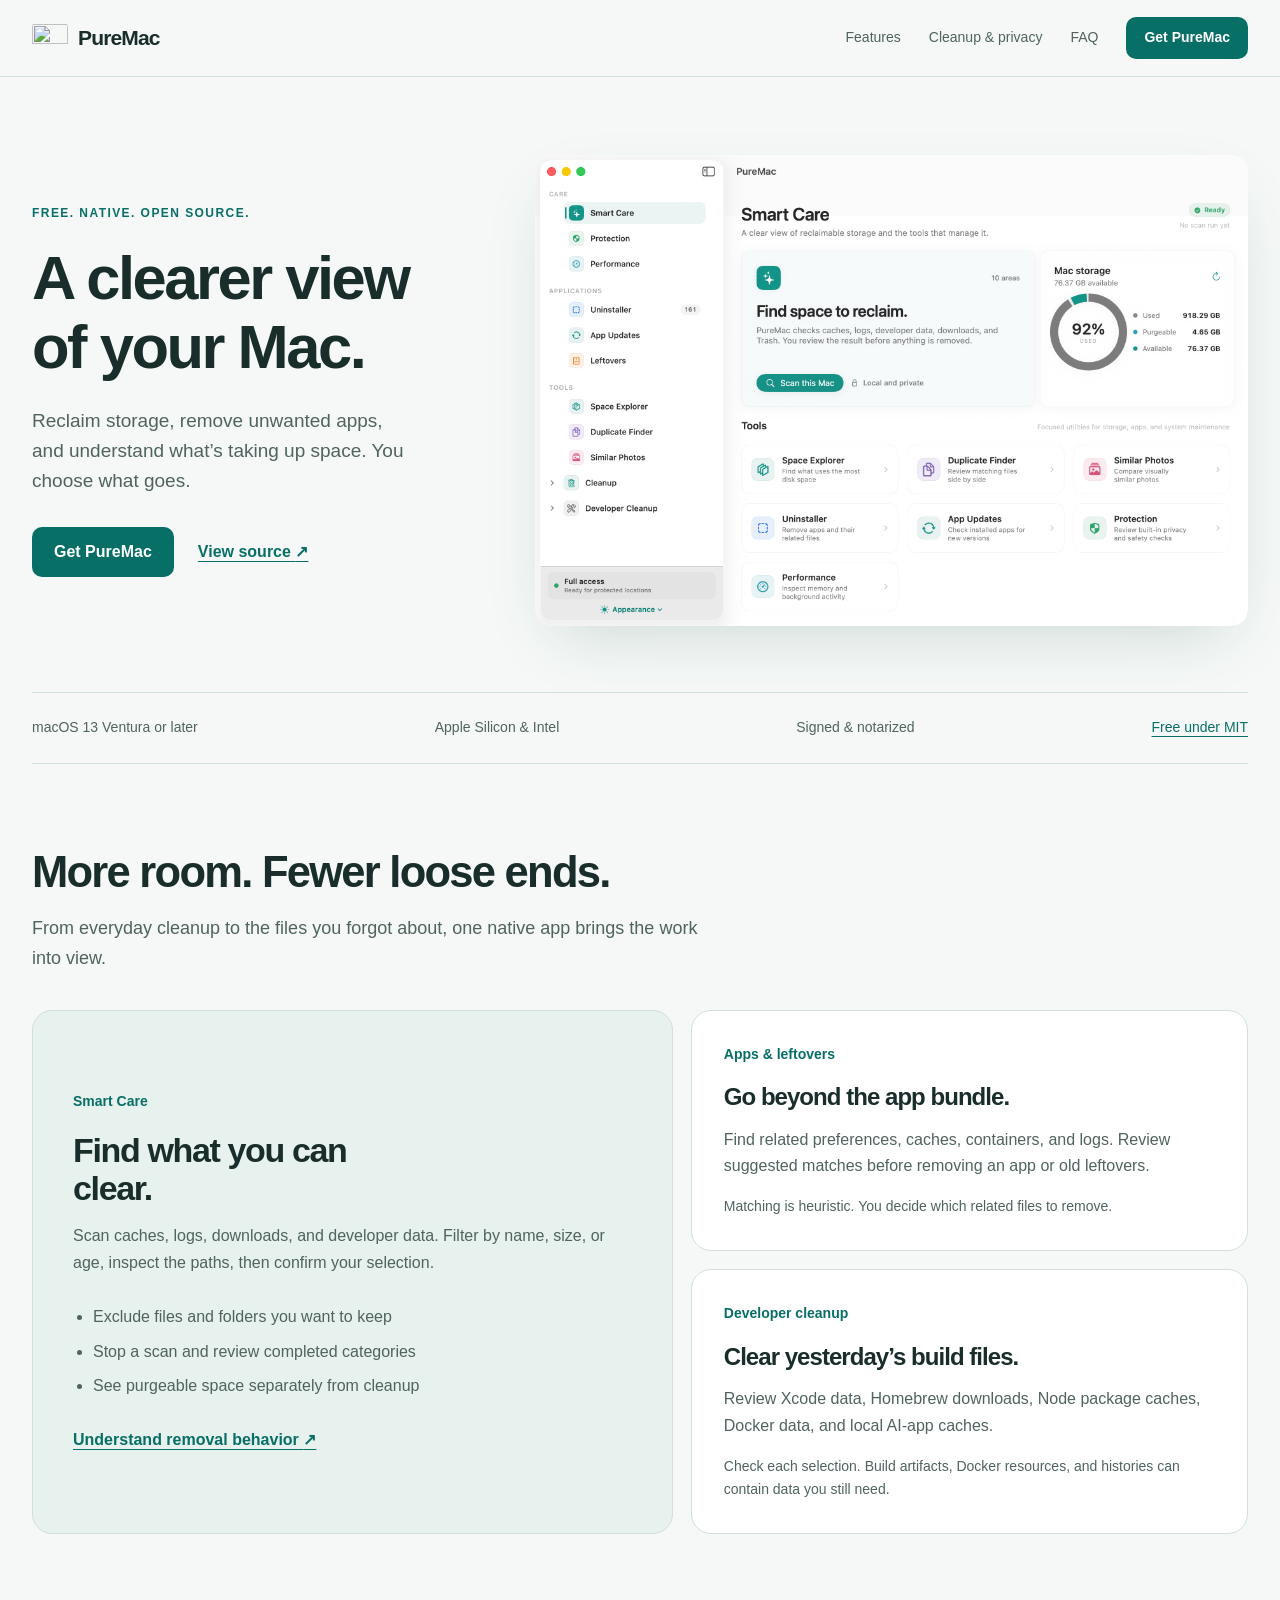
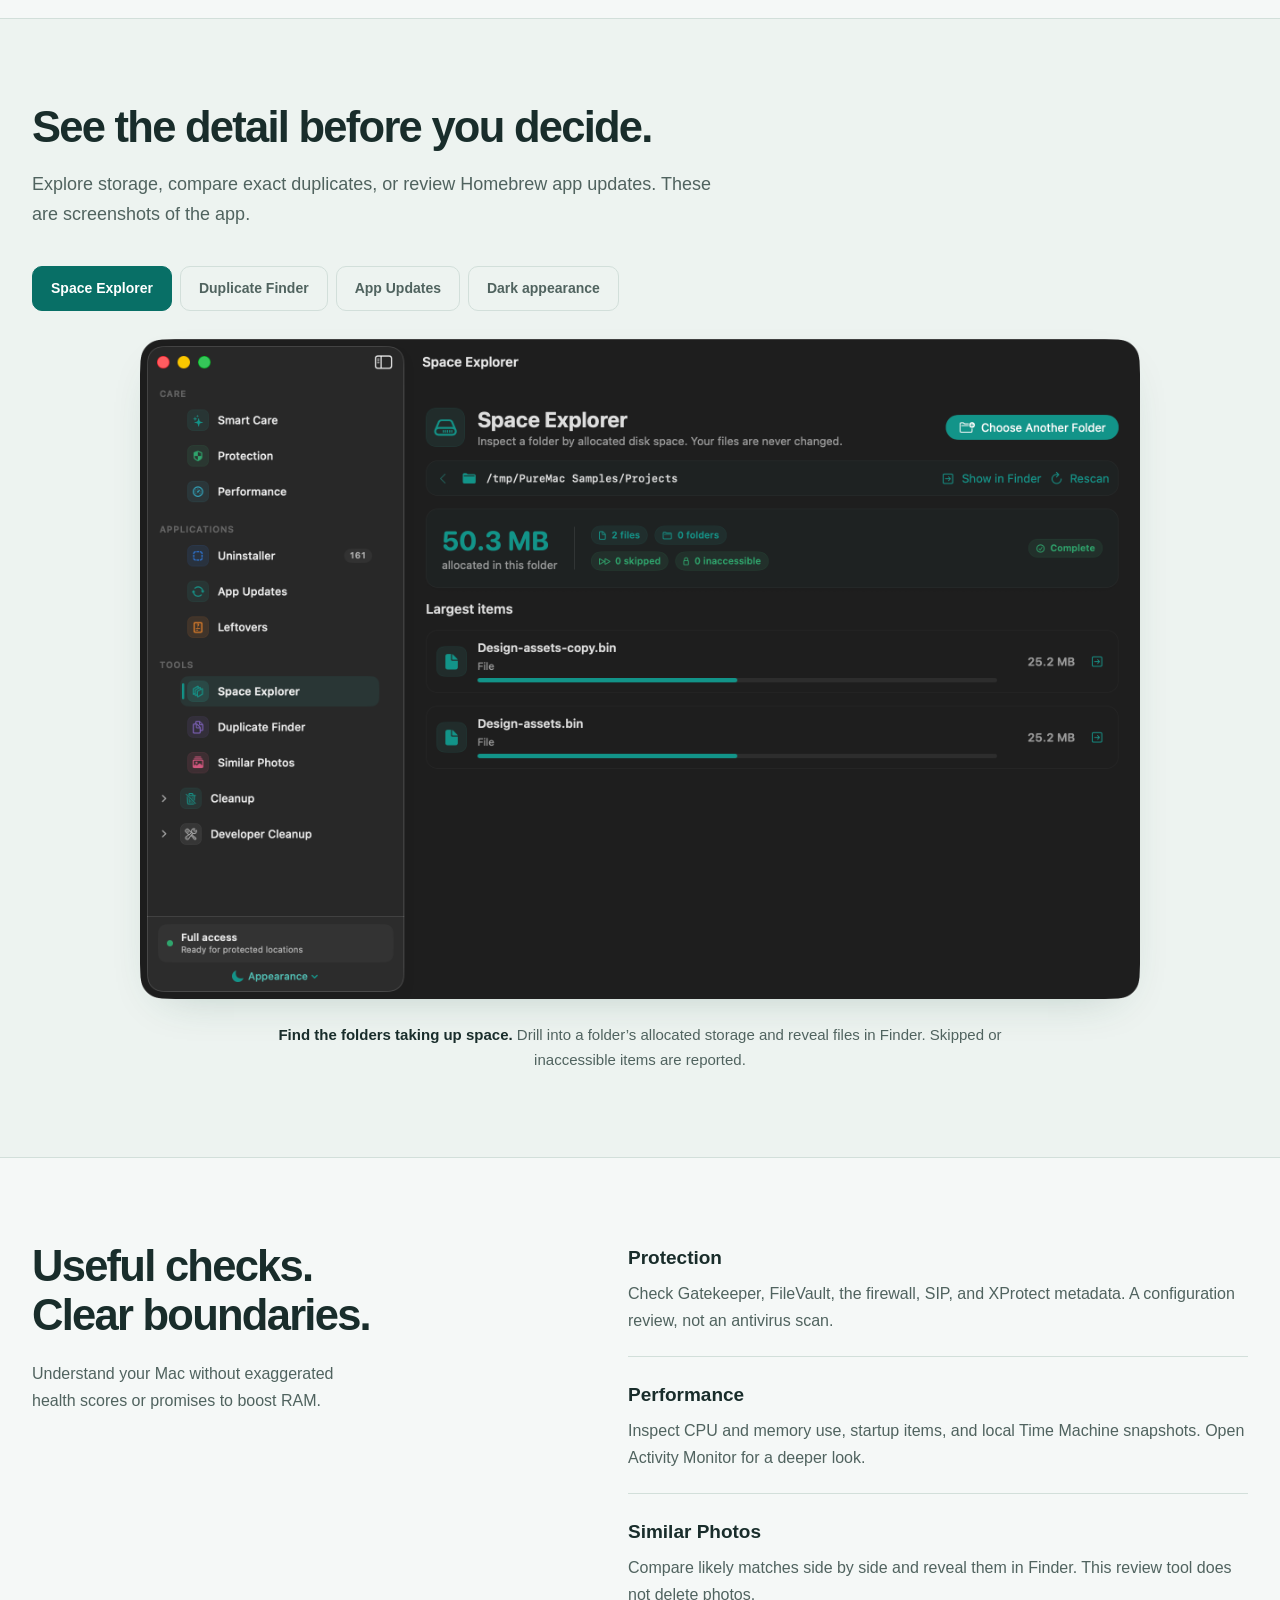
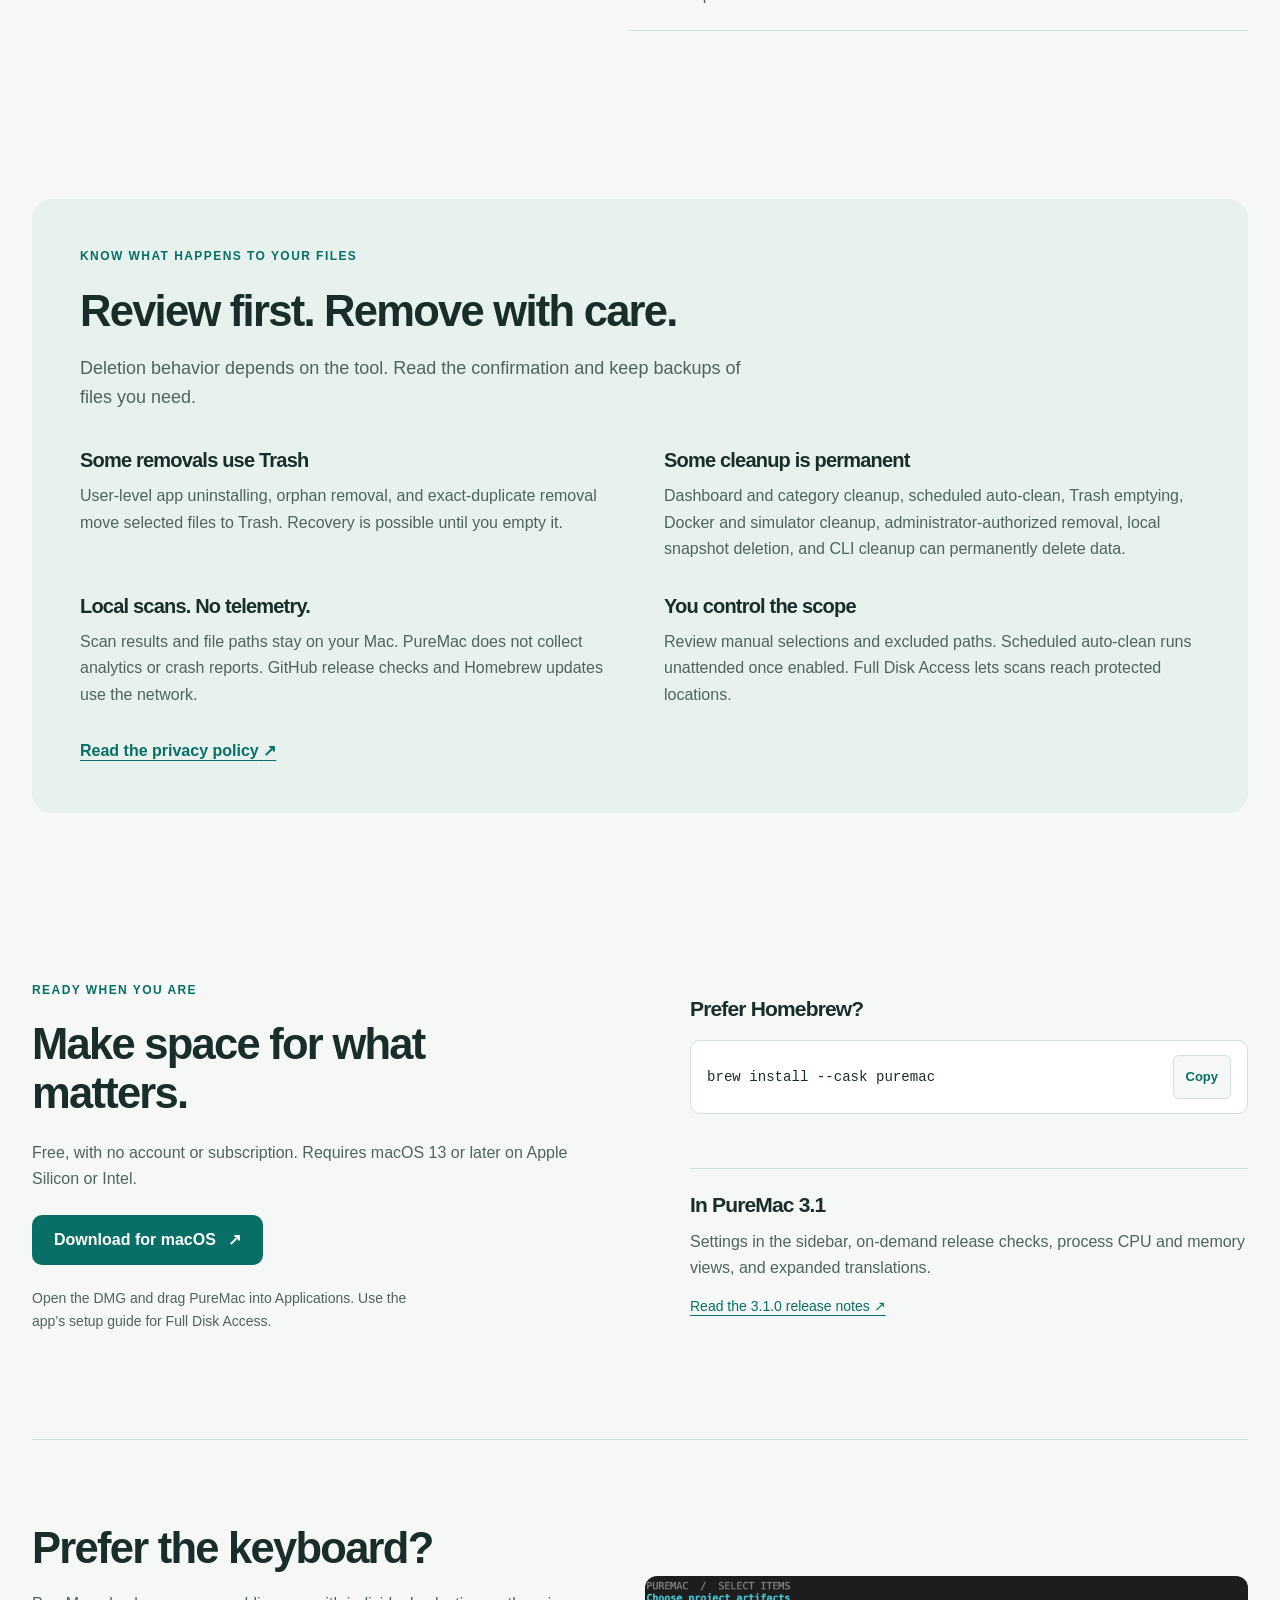
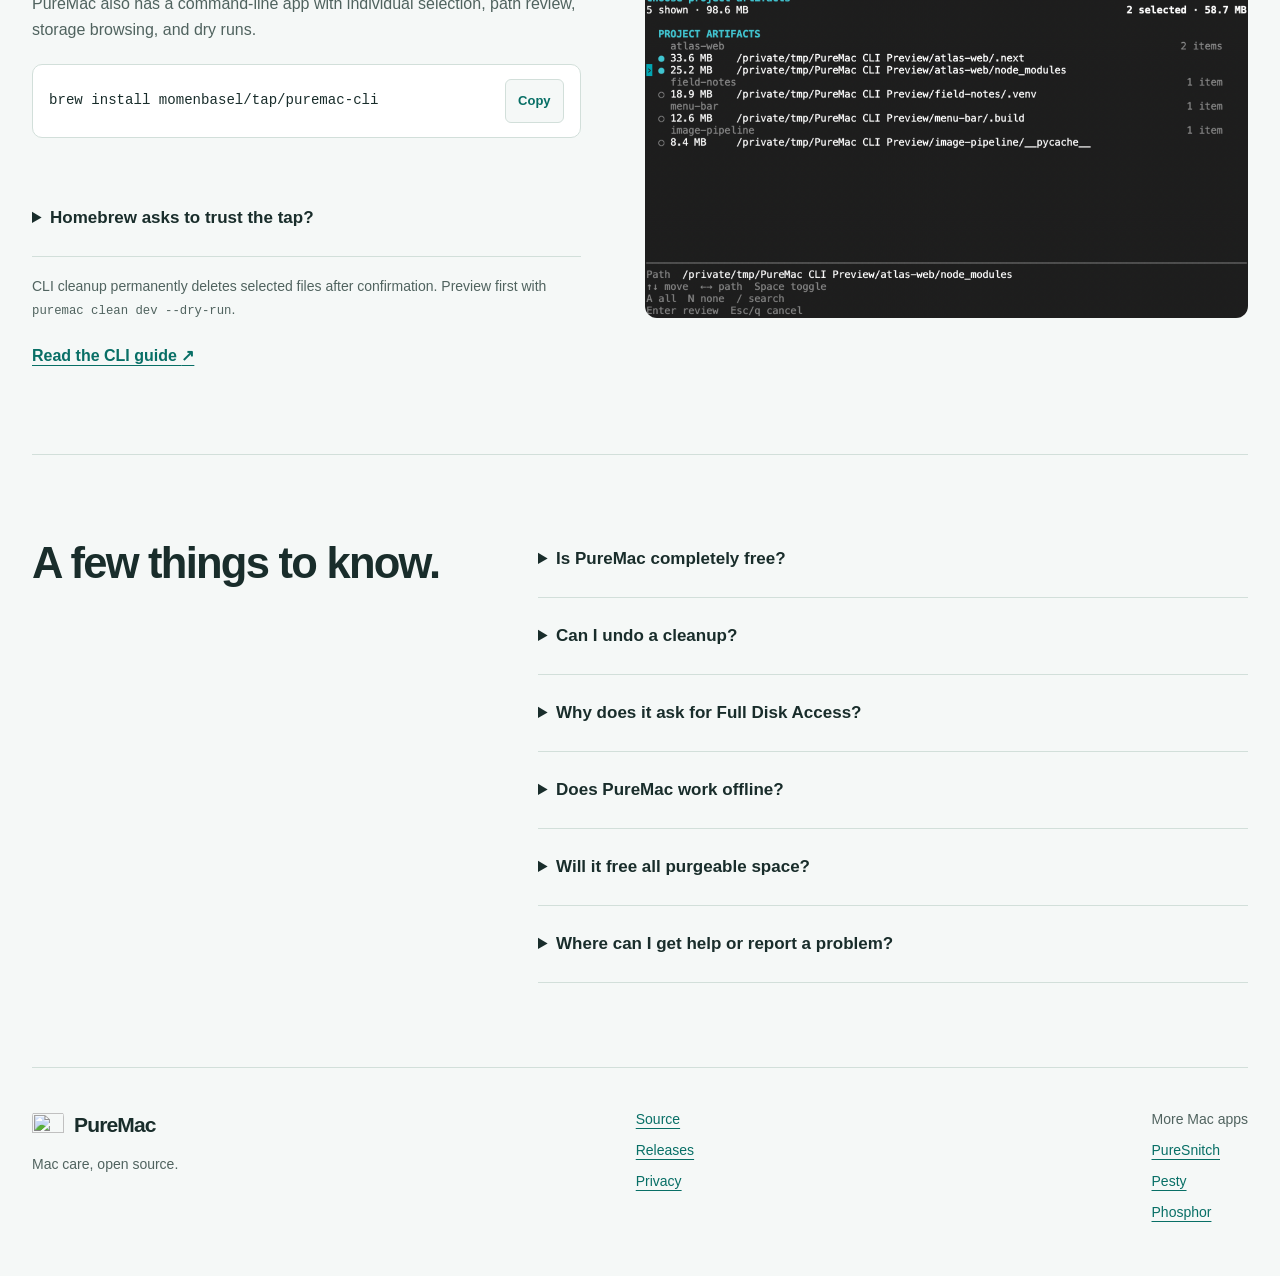
==== docs/index.html @ 3d80e734 "Merge remote-tracking branch 'origin/main' into HEAD" ====
<!DOCTYPE html>
<html lang="en">
<head>
<meta charset="utf-8">
<meta name="viewport" content="width=device-width, initial-scale=1">
<title>PureMac | Free, open-source Mac cleaner and app uninstaller</title>
<meta name="description" content="Reclaim storage with PureMac. A free, native Mac cleaner with app uninstalling, duplicate detection, storage exploration, and system checks. macOS 13 or later.">
<meta name="theme-color" content="#f5f8f7">
<link rel="canonical" href="https://www.moamenbasel.com/PureMac/">
<link rel="icon" href="assets/icon.png" type="image/png">
<link rel="stylesheet" href="assets/site.css">
<meta property="og:type" content="website">
<meta property="og:site_name" content="PureMac">
<meta property="og:title" content="PureMac | A clearer view of your Mac">
<meta property="og:description" content="Free, native Mac care. Review cleanup, manage apps, find duplicates, and see where your storage goes.">
<meta property="og:url" content="https://www.moamenbasel.com/PureMac/">
<meta property="og:image" content="https://www.moamenbasel.com/PureMac/assets/smart-care.png">
<meta property="og:image:alt" content="PureMac Smart Care with storage overview and app management tools">
<meta name="twitter:card" content="summary_large_image">
<meta name="twitter:title" content="PureMac | A clearer view of your Mac">
<meta name="twitter:description" content="Free, open-source Mac cleanup, app management, storage exploration, and system checks.">
<meta name="twitter:image" content="https://www.moamenbasel.com/PureMac/assets/smart-care.png">
<script type="application/ld+json">
{"@context":"https://schema.org","@type":"SoftwareApplication","name":"PureMac","applicationCategory":"UtilitiesApplication","operatingSystem":"macOS 13.0 or later","softwareVersion":"3.1.0","description":"Free, open-source Mac cleanup, app management, storage exploration, duplicate detection, and system checks.","url":"https://www.moamenbasel.com/PureMac/","downloadUrl":"https://github.com/momenbasel/PureMac/releases/latest","screenshot":"https://www.moamenbasel.com/PureMac/assets/smart-care.png","license":"https://opensource.org/licenses/MIT","author":{"@type":"Person","name":"Moamen Basel"},"offers":{"@type":"Offer","price":"0","priceCurrency":"USD"}}
</script>
<script src="assets/site.js" defer></script>
</head>
<body>
<a class="skip-link" href="#main">Skip to content</a>
<header class="site-header"><nav class="wrap nav" aria-label="Main navigation">
<a class="brand" href="./"><img src="assets/icon.png" width="36" height="36" alt=""><span>PureMac</span></a>
<div class="nav-links"><a href="#features">Features</a><a href="#safety">Cleanup &amp; privacy</a><a href="#faq">FAQ</a></div>
<a class="button small" href="#install">Get PureMac</a>
</nav></header>
<main id="main" tabindex="-1">
<section class="hero wrap" aria-labelledby="hero-title">
<div class="hero-copy"><p class="eyebrow">Free. Native. Open source.</p><h1 id="hero-title">A clearer view<br>of your Mac.</h1>
<p class="intro">Reclaim storage, remove unwanted apps, and understand what’s taking up space. You choose what goes.</p>
<div class="actions"><a class="button" href="#install">Get PureMac</a><a class="text-link" href="https://github.com/momenbasel/PureMac">View source <span aria-hidden="true">↗</span></a></div></div>
<a class="hero-shot" href="assets/smart-care.png" aria-label="View full-size PureMac Smart Care screenshot"><img src="assets/smart-care.png" width="2240" height="1480" fetchpriority="high" alt="PureMac Smart Care: storage breakdown, scan controls, and tools for apps, duplicates, and system checks"></a>
</section>
<div class="requirements wrap" role="group" aria-label="Compatibility and license"><span>macOS 13 Ventura or later</span><span>Apple Silicon &amp; Intel</span><span>Signed &amp; notarized</span><a href="https://github.com/momenbasel/PureMac/blob/main/LICENSE">Free under MIT</a></div>

<section class="section wrap" id="features" aria-labelledby="features-title">
<div class="section-heading"><h2 id="features-title">More room. Fewer loose ends.</h2><p>From everyday cleanup to the files you forgot about, one native app brings the work into view.</p></div>
<div class="feature-grid">
<article class="feature feature-primary"><span class="feature-label">Smart Care</span><h3>Find what you can clear.</h3><p>Scan caches, logs, downloads, and developer data. Filter by name, size, or age, inspect the paths, then confirm your selection.</p><ul class="compact-list"><li>Exclude files and folders you want to keep</li><li>Stop a scan and review completed categories</li><li>See purgeable space separately from cleanup</li></ul><a class="text-link" href="#safety">Understand removal behavior <span aria-hidden="true">↗</span></a></article>
<article class="feature"><span class="feature-label">Apps &amp; leftovers</span><h3>Go beyond the app bundle.</h3><p>Find related preferences, caches, containers, and logs. Review suggested matches before removing an app or old leftovers.</p><p class="note">Matching is heuristic. You decide which related files to remove.</p></article>
<article class="feature"><span class="feature-label">Developer cleanup</span><h3>Clear yesterday’s build files.</h3><p>Review Xcode data, Homebrew downloads, Node package caches, Docker data, and local AI-app caches.</p><p class="note">Check each selection. Build artifacts, Docker resources, and histories can contain data you still need.</p></article>
</div></section>

<section class="section product-section" aria-labelledby="tools-title"><div class="wrap">
<div class="section-heading"><h2 id="tools-title">See the detail before you decide.</h2><p>Explore storage, compare exact duplicates, or review Homebrew app updates. These are screenshots of the app.</p></div>
<div class="gallery-controls" role="group" aria-label="Choose an app screenshot" hidden>
<button type="button" aria-pressed="true" aria-controls="gallery" data-view="space">Space Explorer</button>
<button type="button" aria-pressed="false" aria-controls="gallery" data-view="duplicates">Duplicate Finder</button>
<button type="button" aria-pressed="false" aria-controls="gallery" data-view="updates">App Updates</button>
<button type="button" aria-pressed="false" aria-controls="gallery" data-view="dark">Dark appearance</button>
</div>
<div id="gallery" class="gallery">
<figure data-panel="space"><a href="assets/space-explorer.png"><img src="assets/space-explorer.png" width="2240" height="1480" loading="lazy" alt="Space Explorer showing folder sizes and the largest items"></a><figcaption><strong>Find the folders taking up space.</strong> Drill into a folder’s allocated storage and reveal files in Finder. Skipped or inaccessible items are reported.</figcaption></figure>
<figure data-panel="duplicates"><a href="assets/duplicate-finder.png"><img src="assets/duplicate-finder.png" width="2240" height="1480" loading="lazy" alt="Duplicate Finder with matching file groups and a protected copy in each group"></a><figcaption><strong>Keep one. Review the extras.</strong> Exact duplicates are verified by content hash. One copy stays protected; selected extras move to Trash after confirmation.</figcaption></figure>
<figure data-panel="updates"><a href="assets/app-updates.png"><img src="assets/app-updates.png" width="2240" height="1480" loading="lazy" alt="App Updates listing Homebrew-managed applications and available versions"></a><figcaption><strong>Choose the apps to update.</strong> Check and upgrade Homebrew-managed casks. Apps installed outside Homebrew are not covered.</figcaption></figure>
<figure data-panel="dark"><a href="assets/smart-care-dark.png"><img src="assets/smart-care-dark.png" width="2240" height="1480" loading="lazy" alt="PureMac Smart Care in dark appearance with teal controls and a charcoal sidebar"></a><figcaption><strong>At home on your Mac.</strong> Choose System, Light, or Dark appearance from Settings.</figcaption></figure>
</div><p class="gallery-status sr-only" role="status"></p>
</div></section>

<section class="section wrap additional-tools" aria-labelledby="more-title">
<div><h2 id="more-title">Useful checks.<br>Clear boundaries.</h2><p>Understand your Mac without exaggerated health scores or promises to boost RAM.</p></div>
<dl class="tool-list"><div><dt>Protection</dt><dd>Check Gatekeeper, FileVault, the firewall, SIP, and XProtect metadata. A configuration review, not an antivirus scan.</dd></div><div><dt>Performance</dt><dd>Inspect CPU and memory use, startup items, and local Time Machine snapshots. Open Activity Monitor for a deeper look.</dd></div><div><dt>Similar Photos</dt><dd>Compare likely matches side by side and reveal them in Finder. This review tool does not delete photos.</dd></div></dl>
</section>

<section class="section wrap" id="safety" aria-labelledby="safety-title"><div class="safety-panel">
<div class="section-heading"><p class="eyebrow">Know what happens to your files</p><h2 id="safety-title">Review first. Remove with care.</h2><p>Deletion behavior depends on the tool. Read the confirmation and keep backups of files you need.</p></div>
<div class="safety-grid">
<div><h3>Some removals use Trash</h3><p>User-level app uninstalling, orphan removal, and exact-duplicate removal move selected files to Trash. Recovery is possible until you empty it.</p></div>
<div><h3>Some cleanup is permanent</h3><p>Dashboard and category cleanup, scheduled auto-clean, Trash emptying, Docker and simulator cleanup, administrator-authorized removal, local snapshot deletion, and CLI cleanup can permanently delete data.</p></div>
<div><h3>Local scans. No telemetry.</h3><p>Scan results and file paths stay on your Mac. PureMac does not collect analytics or crash reports. GitHub release checks and Homebrew updates use the network.</p></div>
<div><h3>You control the scope</h3><p>Review manual selections and excluded paths. Scheduled auto-clean runs unattended once enabled. Full Disk Access lets scans reach protected locations.</p></div>
</div><a class="text-link" href="privacy.html">Read the privacy policy <span aria-hidden="true">↗</span></a>
</div></section>

<section class="section wrap install-section" id="install" aria-labelledby="install-title">
<div class="install-copy"><p class="eyebrow">Ready when you are</p><h2 id="install-title">Make space for what matters.</h2><p>Free, with no account or subscription. Requires macOS 13 or later on Apple Silicon or Intel.</p><a class="button" href="https://github.com/momenbasel/PureMac/releases/latest">Download for macOS <span aria-hidden="true">↗</span></a><p class="note">Open the DMG and drag PureMac into Applications. Use the app’s setup guide for Full Disk Access.</p></div>
<div class="install-options"><h3>Prefer Homebrew?</h3><div class="command"><code id="brew-command">brew install --cask puremac</code><button type="button" data-copy="brew-command" aria-label="Copy app install command" hidden>Copy</button></div><p class="copy-status" role="status"></p><div class="release-note"><h3>In PureMac 3.1</h3><p>Settings in the sidebar, on-demand release checks, process CPU and memory views, and expanded translations.</p><a href="https://github.com/momenbasel/PureMac/releases/tag/v3.1.0">Read the 3.1.0 release notes <span aria-hidden="true">↗</span></a></div></div>
</section>

<section class="section wrap cli-section" aria-labelledby="cli-title"><div><h2 id="cli-title">Prefer the keyboard?</h2><p>PureMac also has a command-line app with individual selection, path review, storage browsing, and dry runs.</p><div class="command"><code id="cli-command">brew install momenbasel/tap/puremac-cli</code><button type="button" data-copy="cli-command" aria-label="Copy CLI install command" hidden>Copy</button></div><p class="copy-status" role="status"></p><details class="tap-help"><summary>Homebrew asks to trust the tap?</summary><p>For Homebrew versions that require tap trust, run <code>brew tap momenbasel/tap</code>, then <code>brew trust --tap momenbasel/tap</code>, and repeat the install command.</p></details><p class="note">CLI cleanup permanently deletes selected files after confirmation. Preview first with <code>puremac clean dev --dry-run</code>.</p><a class="text-link" href="https://github.com/momenbasel/PureMac/blob/main/cli/README.md">Read the CLI guide <span aria-hidden="true">↗</span></a></div><a href="assets/cli-clean.png"><img src="assets/cli-clean.png" width="1808" height="1024" loading="lazy" alt="PureMac command-line workspace with individual cleanup paths and a selection total"></a></section>

<section class="section wrap faq-section" id="faq" aria-labelledby="faq-title"><h2 id="faq-title">A few things to know.</h2><div>
<details><summary>Is PureMac completely free?</summary><p>Yes. The app and CLI are open source under the MIT license, with no trial, subscription, or paid feature tier. <a href="https://github.com/momenbasel/PureMac">Browse the source on GitHub</a>.</p></details>
<details><summary>Can I undo a cleanup?</summary><p>Only files moved to Trash can be restored from it, and only before it is emptied. Several cleanup tools permanently delete data. Review the <a href="#safety">removal behavior</a> and the app’s confirmation before continuing.</p></details>
<details><summary>Why does it ask for Full Disk Access?</summary><p>macOS protects locations such as Mail downloads and app containers. Full Disk Access lets PureMac scan those locations. Without it, some results will be incomplete. You can manage access in System Settings.</p></details>
<details><summary>Does PureMac work offline?</summary><p>Local scanning and cleanup work offline. Checking GitHub for a PureMac release and checking or installing Homebrew app updates require a network connection. PureMac does not upload your scanned paths or file contents.</p></details>
<details><summary>Will it free all purgeable space?</summary><p>No. macOS manages purgeable storage. PureMac shows it separately rather than counting it as junk that it can reliably remove.</p></details>
<details><summary>Where can I get help or report a problem?</summary><p>Read the <a href="https://github.com/momenbasel/PureMac#troubleshooting">troubleshooting guide</a> or <a href="https://github.com/momenbasel/PureMac/issues">open an issue</a>. Review logs and screenshots for personal file paths before posting them publicly.</p></details>
</div></section>
</main>
<footer class="wrap footer"><div><a class="brand" href="./"><img src="assets/icon.png" width="32" height="32" alt=""><span>PureMac</span></a><p>Mac care, open source.</p></div><nav aria-label="Project links"><a href="https://github.com/momenbasel/PureMac">Source</a><a href="https://github.com/momenbasel/PureMac/releases">Releases</a><a href="privacy.html">Privacy</a></nav><nav aria-label="More Mac apps"><span>More Mac apps</span><a href="https://www.moamenbasel.com/puresnitch/">PureSnitch</a><a href="https://www.moamenbasel.com/pesty/">Pesty</a><a href="https://www.moamenbasel.com/Phosphor/">Phosphor</a></nav></footer>
</body>
</html>
---- docs/assets/site.css ----
:root { color-scheme: light; --bg: #f5f8f7; --surface: #fff; --ink: #192d2b; --muted: #50635f; --accent: #086f66; --tint: #e7f1ed; --line: #d2dfda; --radius: 20px; }
* { box-sizing: border-box; }
html { scroll-behavior: smooth; scroll-padding-top: 96px; }
body { margin: 0; background: var(--bg); color: var(--ink); font-family: -apple-system, BlinkMacSystemFont, "Segoe UI", sans-serif; font-size: 16px; line-height: 1.65; -webkit-font-smoothing: antialiased; }
a { color: var(--accent); text-underline-offset: 4px; }
a:hover { text-decoration-thickness: 2px; }
button, a { -webkit-tap-highlight-color: transparent; }
button { font: inherit; cursor: pointer; }
button:disabled { cursor: wait; }
:focus-visible { outline: 3px solid var(--accent); outline-offset: 5px; }
img { display: block; max-width: 100%; height: auto; }
figure, p, h1, h2, h3 { margin: 0; }
h1, h2, h3 { line-height: 1.12; letter-spacing: -.04em; }
h1 { font-size: clamp(42px, 4.8vw, 68px); font-weight: 650; }
h2 { font-size: clamp(32px, 3.4vw, 46px); font-weight: 620; }
h3 { font-size: 24px; font-weight: 620; }
p { color: var(--muted); }
p + p { margin-top: 16px; }
[hidden] { display: none !important; }
.wrap { width: min(1240px, calc(100% - 64px)); margin-inline: auto; }
.skip-link { position: fixed; top: -100px; left: 16px; z-index: 30; background: var(--surface); padding: 12px 20px; }
.skip-link:focus { top: 12px; }
.site-header { position: sticky; top: 0; z-index: 10; background: #f5f8f7f2; border-bottom: 1px solid var(--line); backdrop-filter: blur(14px); }
.nav { display: flex; align-items: center; justify-content: space-between; gap: 28px; min-height: 76px; }
.brand { display: inline-flex; align-items: center; gap: 10px; text-decoration: none; font-size: 21px; color: var(--ink); font-weight: 650; letter-spacing: -.04em; }
.brand img { border-radius: 8px; }
.nav-links { display: flex; gap: 28px; margin-left: auto; font-size: 14px; }
.nav-links a { color: var(--muted); text-decoration: none; }
.nav-links a:hover { color: var(--accent); }
.button { display: inline-flex; align-items: center; justify-content: center; gap: 12px; min-height: 50px; padding: 12px 22px; border-radius: 10px; background: var(--accent); color: #fff; text-decoration: none; font-weight: 600; white-space: nowrap; transition: background .18s, transform .18s; }
.button:hover { background: #075b54; }
.button:active { transform: translateY(1px); }
.button.small { min-height: 42px; padding: 8px 18px; font-size: 14px; }
.hero { display: grid; grid-template-columns: .85fr 1.3fr; align-items: center; gap: 36px; padding-block: 78px 66px; }
.eyebrow { color: var(--accent); font-size: 12px; font-weight: 650; letter-spacing: .12em; text-transform: uppercase; margin-bottom: 20px; }
.hero .intro { max-width: 380px; font-size: 19px; line-height: 1.6; margin-top: 24px; }
.actions { display: flex; align-items: center; flex-wrap: wrap; gap: 24px; margin-top: 30px; }
.text-link { display: inline-block; font-weight: 600; }
.hero-shot { border-radius: var(--radius); box-shadow: 0 24px 64px -24px #1e534138; }
.requirements { display: flex; flex-wrap: wrap; justify-content: space-between; gap: 16px 28px; padding-block: 23px; border-block: 1px solid var(--line); color: var(--muted); font-size: 14px; }
.section { padding-block: 84px; }
.section-heading { max-width: 680px; margin-bottom: 36px; }
.section-heading > p:not(.eyebrow) { margin-top: 18px; font-size: 18px; }
.feature-grid { display: grid; grid-template-columns: 1.15fr 1fr; gap: 18px; }
.feature { background: var(--surface); border: 1px solid var(--line); border-radius: var(--radius); padding: 32px; }
.feature-primary { grid-row: span 2; background: var(--tint); padding: 40px; display: flex; flex-direction: column; justify-content: center; }
.feature-label { display: block; color: var(--accent); font-size: 14px; font-weight: 600; margin-bottom: 18px; }
.feature h3 { margin-bottom: 16px; }
.feature-primary h3 { font-size: 34px; max-width: 340px; }
.feature .note { font-size: 14px; }
.compact-list { padding-left: 20px; color: var(--muted); margin-block: 24px; }
.compact-list li { padding-block: 4px; }
.product-section { background: #edf3f0; border-block: 1px solid var(--line); }
.gallery-controls { display: flex; flex-wrap: wrap; gap: 8px; margin-bottom: 28px; }
.gallery-controls button { border: 1px solid var(--line); border-radius: 10px; background: transparent; padding: 10px 18px; min-height: 44px; color: var(--muted); font-size: 14px; font-weight: 600; }
.gallery-controls button[aria-pressed="true"] { color: #fff; background: var(--accent); border-color: var(--accent); }
.gallery figure { max-width: 1000px; margin-inline: auto; }
.gallery figure + figure { margin-top: 40px; }
.gallery.is-interactive figure { margin-top: 0; }
.gallery img { border-radius: var(--radius); box-shadow: 0 16px 45px -25px #1e53414d; }
figcaption { max-width: 760px; margin: 24px auto 0; color: var(--muted); font-size: 15px; text-align: center; }
figcaption strong { color: var(--ink); }
.additional-tools { display: grid; grid-template-columns: .8fr 1fr; gap: 100px; }
.additional-tools > div p { margin-top: 22px; max-width: 340px; }
.tool-list { margin: 0; }
.tool-list div { padding-block: 22px; border-bottom: 1px solid var(--line); }
.tool-list div:first-child { padding-top: 0; }
.tool-list dt { font-size: 19px; font-weight: 650; margin-bottom: 8px; }
.tool-list dd { margin: 0; color: var(--muted); }
.safety-panel { background: var(--tint); border-radius: var(--radius); padding: 48px; }
.safety-grid { display: grid; grid-template-columns: repeat(2, minmax(0, 1fr)); gap: 32px 48px; margin-bottom: 30px; }
.safety-grid h3 { font-size: 20px; margin-bottom: 12px; }
.install-section { display: grid; grid-template-columns: 1fr 1fr; gap: 100px; align-items: start; }
.install-copy > p:not(.eyebrow) { margin-block: 22px; }
.install-copy .note { max-width: 410px; font-size: 14px; }
.install-options { padding-top: 16px; }
.install-options h3 { font-size: 21px; }
.command { display: flex; align-items: center; gap: 12px; border: 1px solid var(--line); background: var(--surface); border-radius: 10px; padding: 14px 16px; margin-top: 20px; }
code { font-family: ui-monospace, SFMono-Regular, Consolas, monospace; font-size: .88em; overflow-wrap: anywhere; }
.command code { flex: 1; min-width: 0; }
.command button { color: var(--accent); border: 1px solid var(--line); border-radius: 6px; padding: 8px 12px; background: var(--bg); min-height: 44px; font-size: 13px; font-weight: 600; }
.copy-status { min-height: 24px; margin-top: 6px; font-size: 13px; }
.release-note { margin-top: 24px; padding-top: 24px; border-top: 1px solid var(--line); }
.release-note p { margin-block: 12px; }
.release-note a { font-size: 14px; }
.cli-section { display: grid; grid-template-columns: 1fr 1.1fr; align-items: center; gap: 64px; border-top: 1px solid var(--line); }
.cli-section > div > p { margin-top: 18px; }
.cli-section .note { font-size: 14px; margin-bottom: 22px; }
.cli-section img { border-radius: 12px; }
.faq-section { display: grid; grid-template-columns: .75fr 1.25fr; gap: 80px; border-top: 1px solid var(--line); }
details { border-bottom: 1px solid var(--line); padding-block: 18px; }
details:first-child { padding-top: 0; }
summary { cursor: pointer; font-size: 17px; font-weight: 600; padding-block: 6px; }
details p { margin-top: 14px; padding-bottom: 8px; }
.footer { display: flex; justify-content: space-between; gap: 40px; border-top: 1px solid var(--line); padding-block: 40px 52px; font-size: 14px; }
.footer p { margin-top: 10px; }
.footer nav { display: flex; flex-direction: column; gap: 8px; }
.footer nav > span { color: var(--muted); }
.policy { max-width: 800px; padding-block: 64px; }
.policy h1 { font-size: 44px; }
.policy h2 { font-size: 25px; margin-block: 36px 12px; }
.policy > p { margin-top: 18px; }
.policy li { color: var(--muted); margin-block: 10px; }
.sr-only { position: absolute; width: 1px; height: 1px; overflow: hidden; clip-path: inset(50%); white-space: nowrap; }
@media (max-width: 1050px) { .hero { gap: 28px; padding-block: 60px; } h1 { font-size: 48px; } .nav-links { gap: 18px; } .additional-tools, .install-section { gap: 48px; } .cli-section { gap: 36px; } }
@media (max-width: 767px) { .wrap { width: calc(100% - 40px); } .nav { min-height: 68px; gap: 12px; } .nav-links { display: none; } .hero { grid-template-columns: 1fr; gap: 36px; padding-block: 46px 40px; } h1 { font-size: clamp(42px, 10vw, 64px); } .hero .intro { max-width: 450px; font-size: 18px; } .eyebrow { margin-bottom: 16px; } .requirements { display: grid; grid-template-columns: 1fr 1fr; gap: 12px 18px; font-size: 12px; } .section { padding-block: 56px; } .feature-grid, .additional-tools, .safety-grid, .install-section, .cli-section, .faq-section { grid-template-columns: 1fr; gap: 30px; } .feature-primary { grid-row: auto; } .feature, .feature-primary, .safety-panel { padding: 26px; } .feature-primary h3 { font-size: 30px; } .gallery-controls { gap: 8px; } .gallery-controls button { flex: 1 1 calc(50% - 8px); padding-inline: 10px; } .gallery img { border-radius: 10px; } figcaption { text-align: left; } .additional-tools > div p { max-width: 100%; } .install-options { padding-top: 0; } .footer { flex-wrap: wrap; gap: 28px; } .footer > div { flex-basis: 100%; } .policy h1 { font-size: 36px; } }
@media (prefers-reduced-motion: reduce) { html { scroll-behavior: auto; } *, *::before, *::after { transition: none !important; animation: none !important; } }
@media (prefers-reduced-transparency: reduce) { .site-header { background: var(--bg); backdrop-filter: none; } }
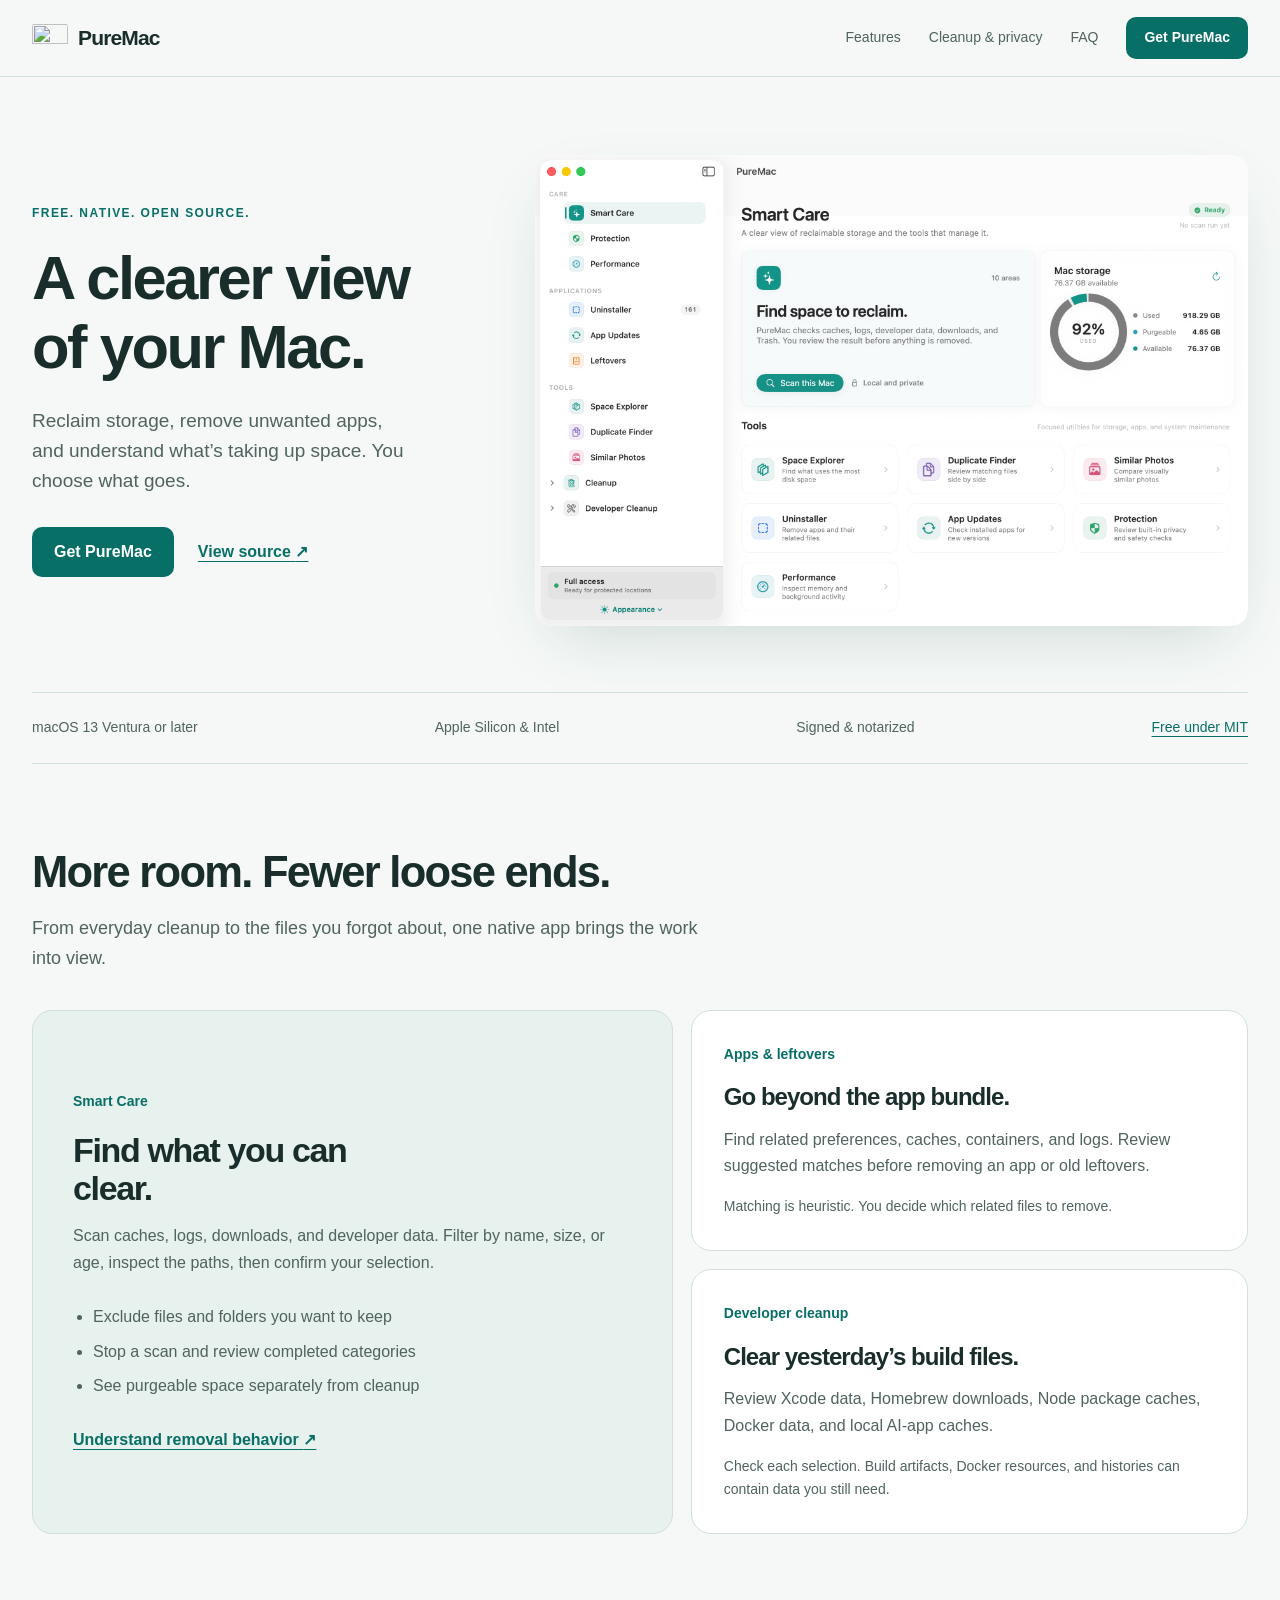
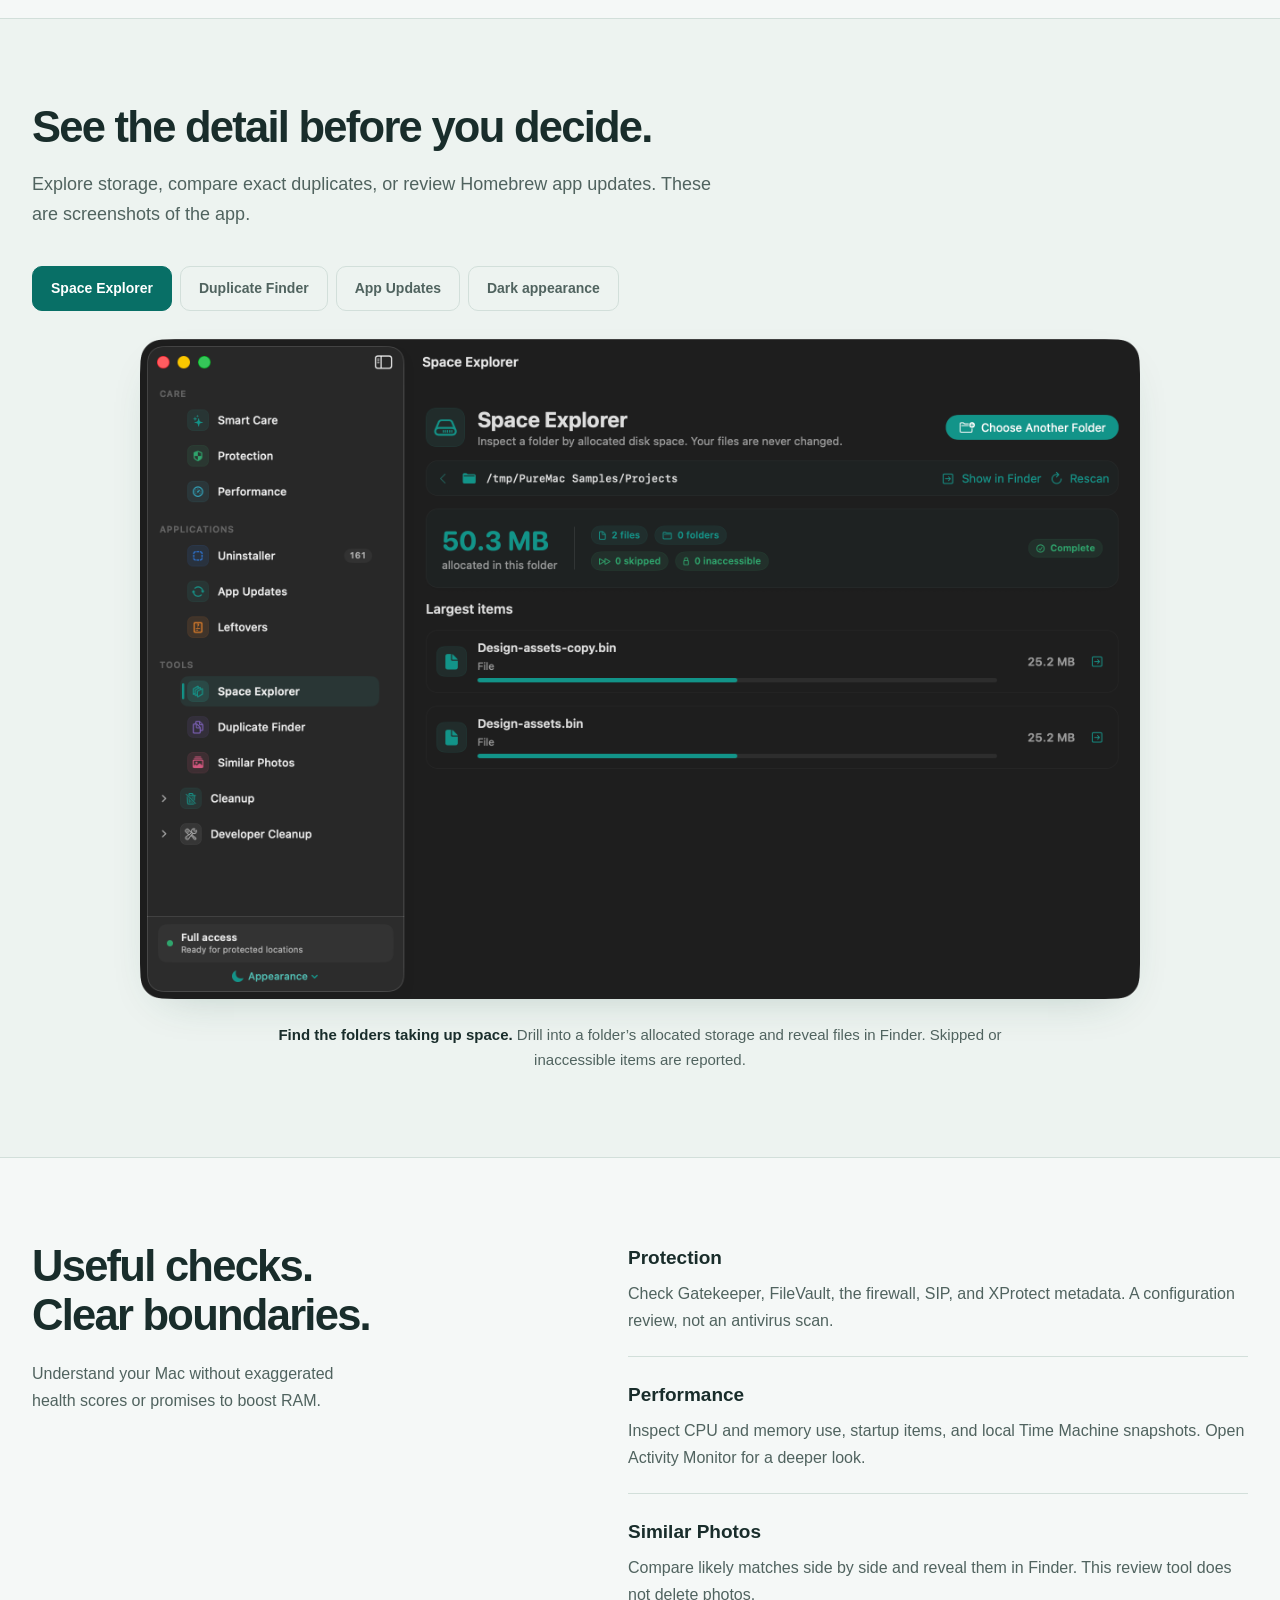
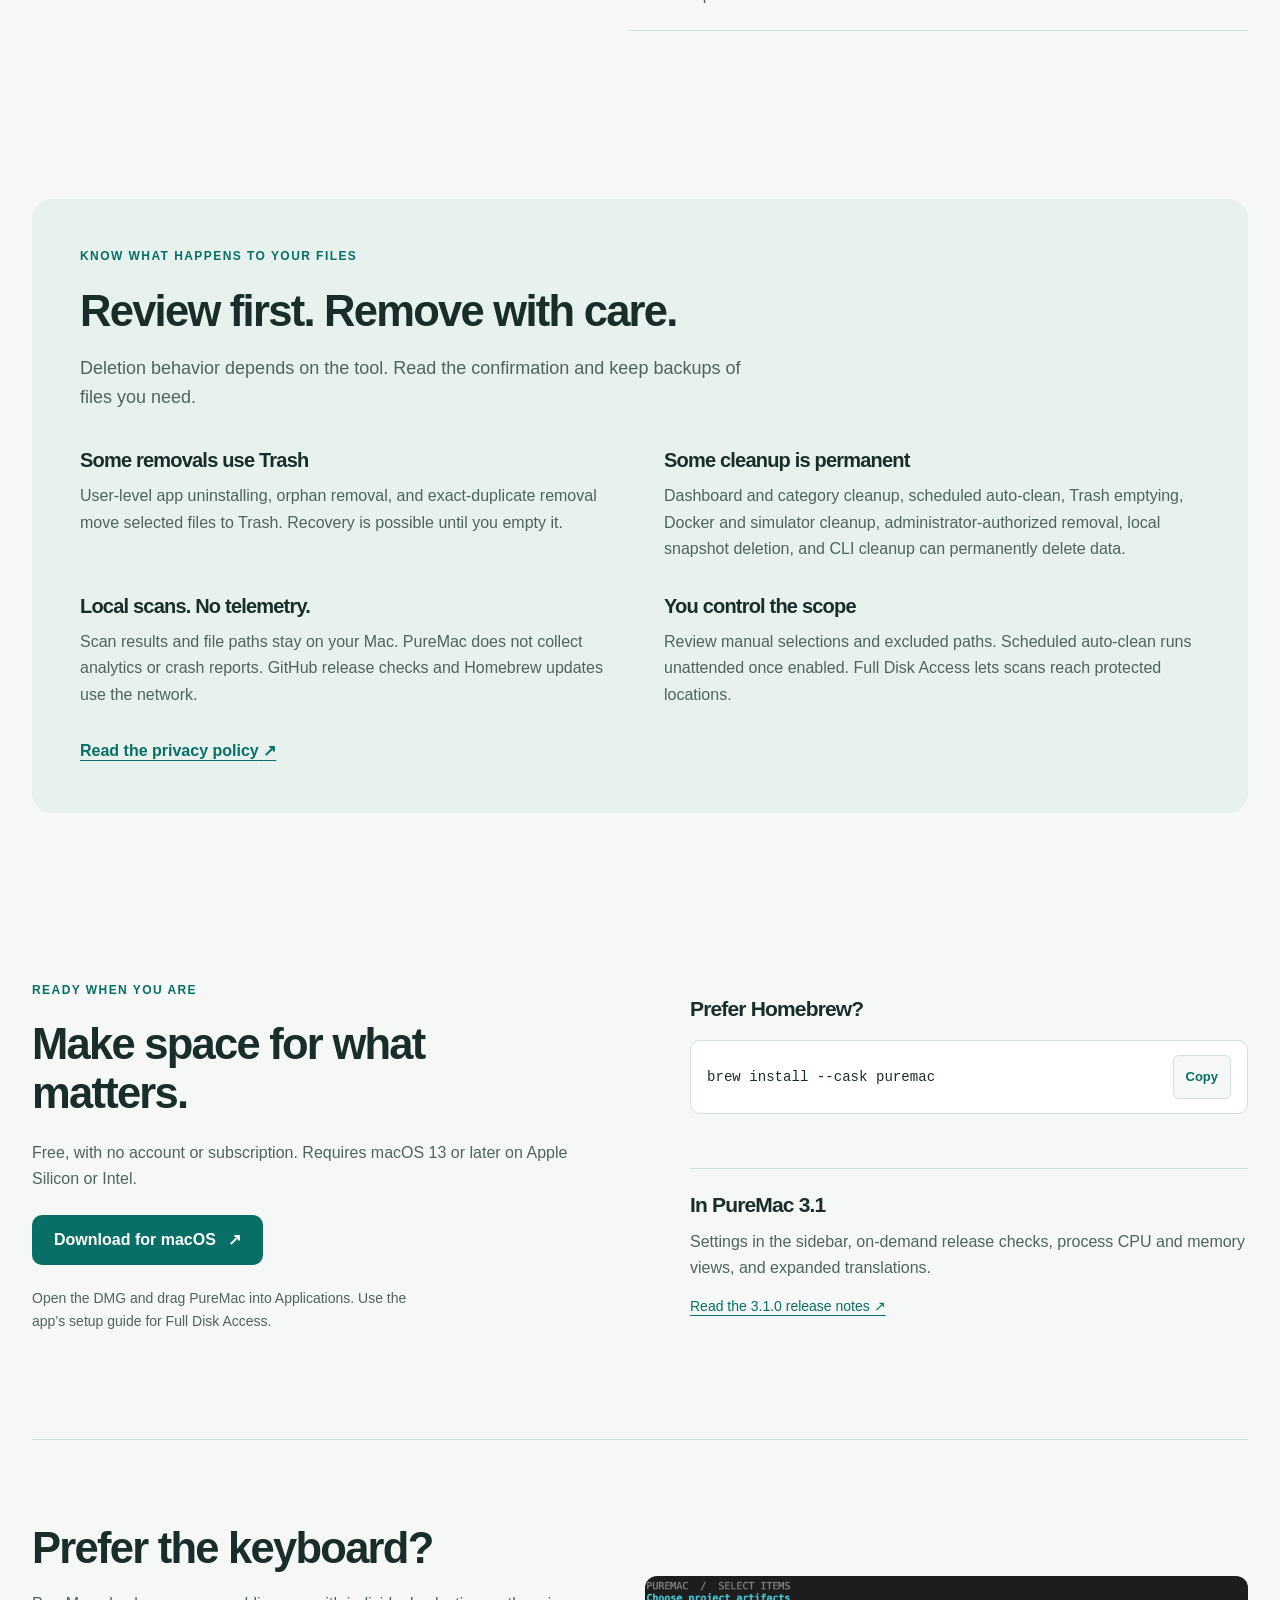
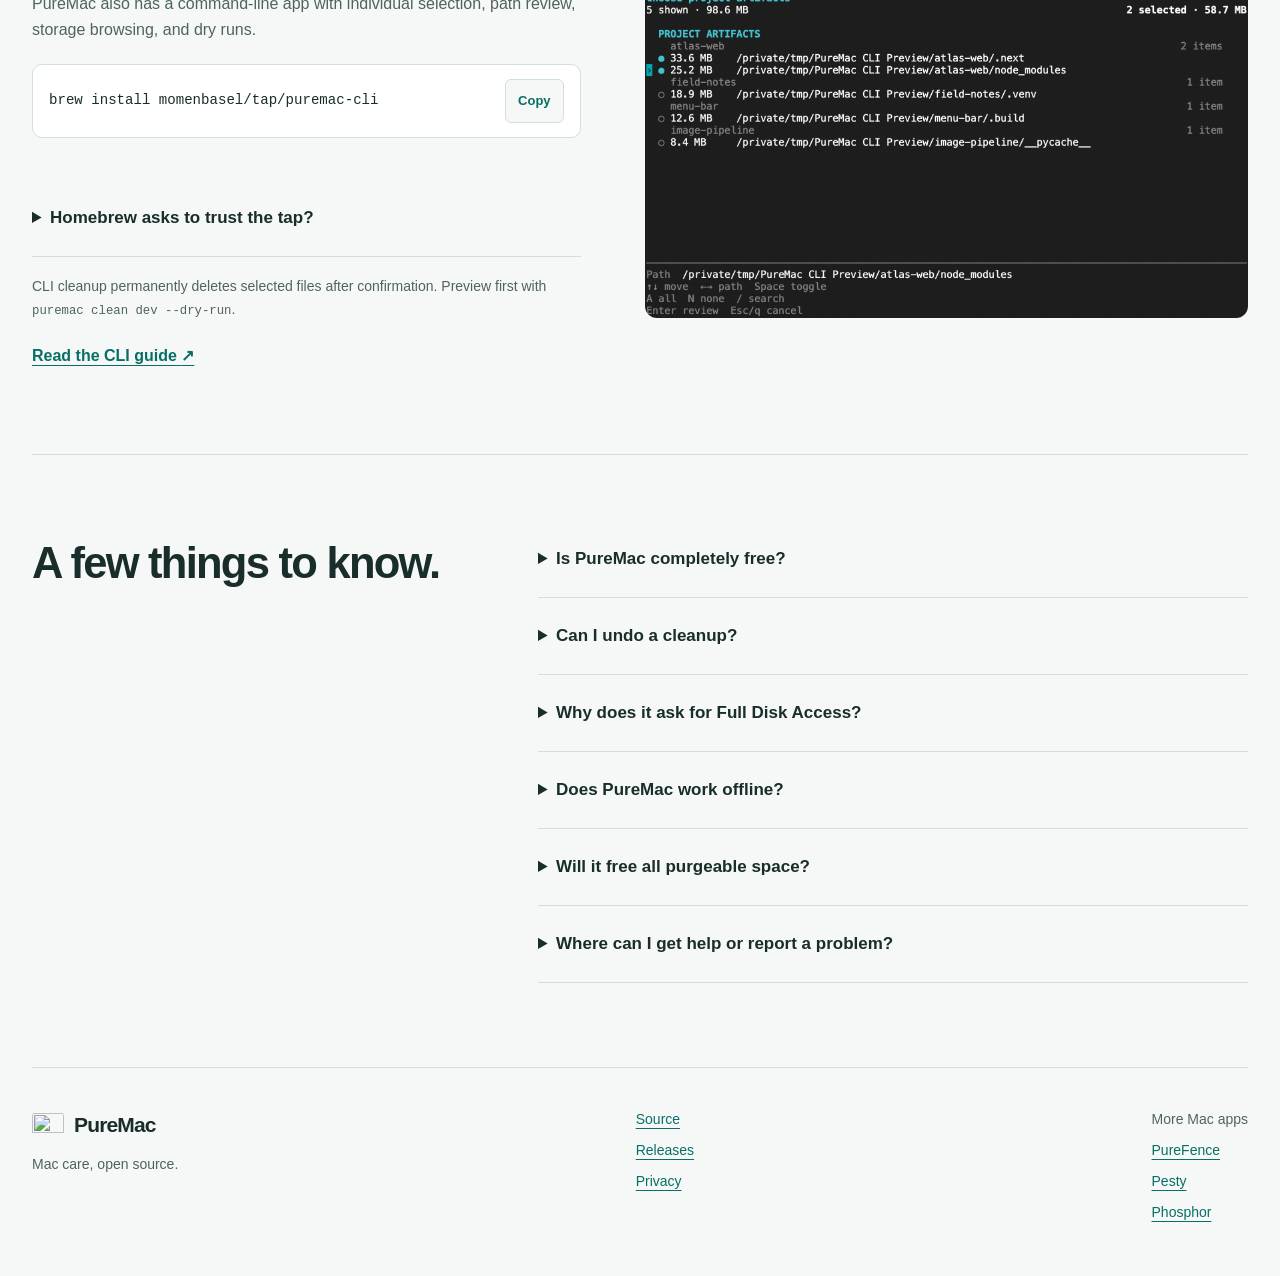
==== commit e6fa1ce3: "docs: link PureFence, the renamed PureSnitch" ====
--- a/docs/index.html
+++ b/docs/index.html
@@ -96,6 +96,6 @@
 <details><summary>Where can I get help or report a problem?</summary><p>Read the <a href="https://github.com/momenbasel/PureMac#troubleshooting">troubleshooting guide</a> or <a href="https://github.com/momenbasel/PureMac/issues">open an issue</a>. Review logs and screenshots for personal file paths before posting them publicly.</p></details>
 </div></section>
 </main>
-<footer class="wrap footer"><div><a class="brand" href="./"><img src="assets/icon.png" width="32" height="32" alt=""><span>PureMac</span></a><p>Mac care, open source.</p></div><nav aria-label="Project links"><a href="https://github.com/momenbasel/PureMac">Source</a><a href="https://github.com/momenbasel/PureMac/releases">Releases</a><a href="privacy.html">Privacy</a></nav><nav aria-label="More Mac apps"><span>More Mac apps</span><a href="https://www.moamenbasel.com/puresnitch/">PureSnitch</a><a href="https://www.moamenbasel.com/pesty/">Pesty</a><a href="https://www.moamenbasel.com/Phosphor/">Phosphor</a></nav></footer>
+<footer class="wrap footer"><div><a class="brand" href="./"><img src="assets/icon.png" width="32" height="32" alt=""><span>PureMac</span></a><p>Mac care, open source.</p></div><nav aria-label="Project links"><a href="https://github.com/momenbasel/PureMac">Source</a><a href="https://github.com/momenbasel/PureMac/releases">Releases</a><a href="privacy.html">Privacy</a></nav><nav aria-label="More Mac apps"><span>More Mac apps</span><a href="https://www.moamenbasel.com/purefence/">PureFence</a><a href="https://www.moamenbasel.com/pesty/">Pesty</a><a href="https://www.moamenbasel.com/Phosphor/">Phosphor</a></nav></footer>
 </body>
 </html>
